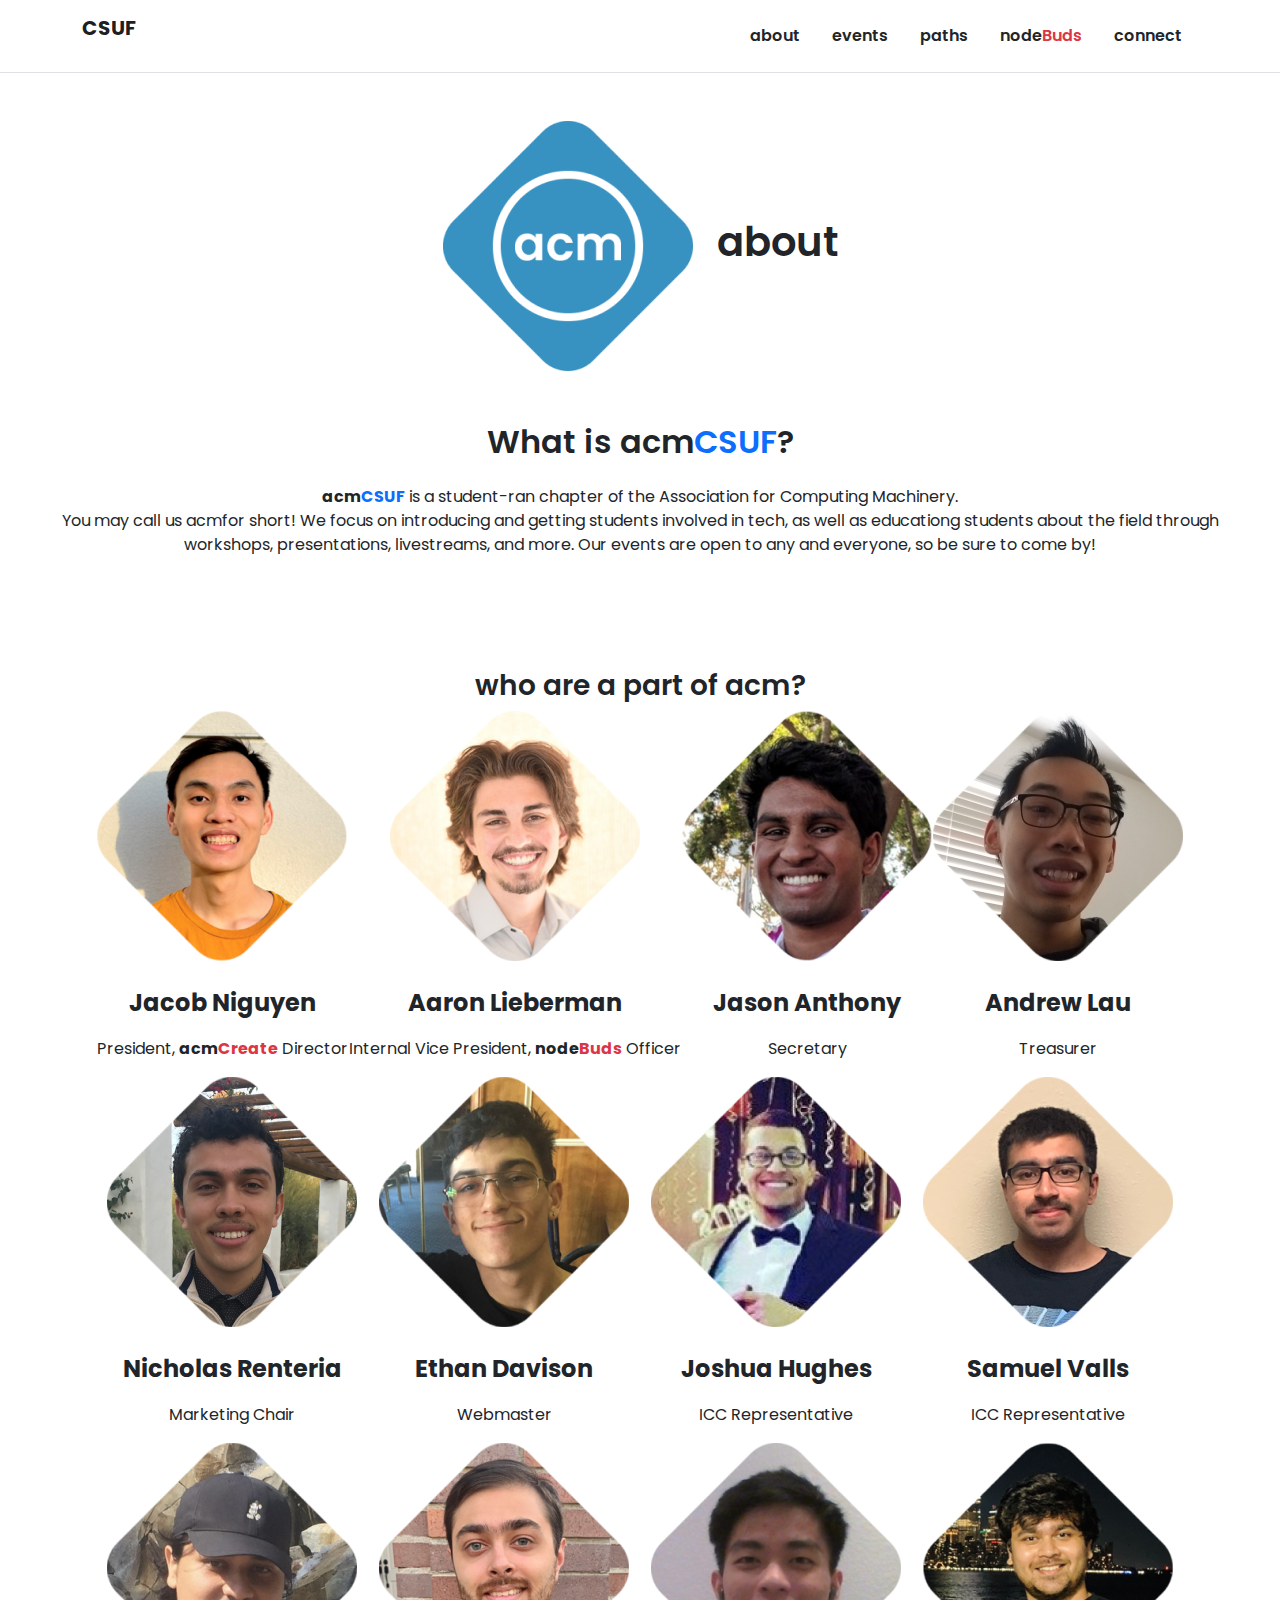
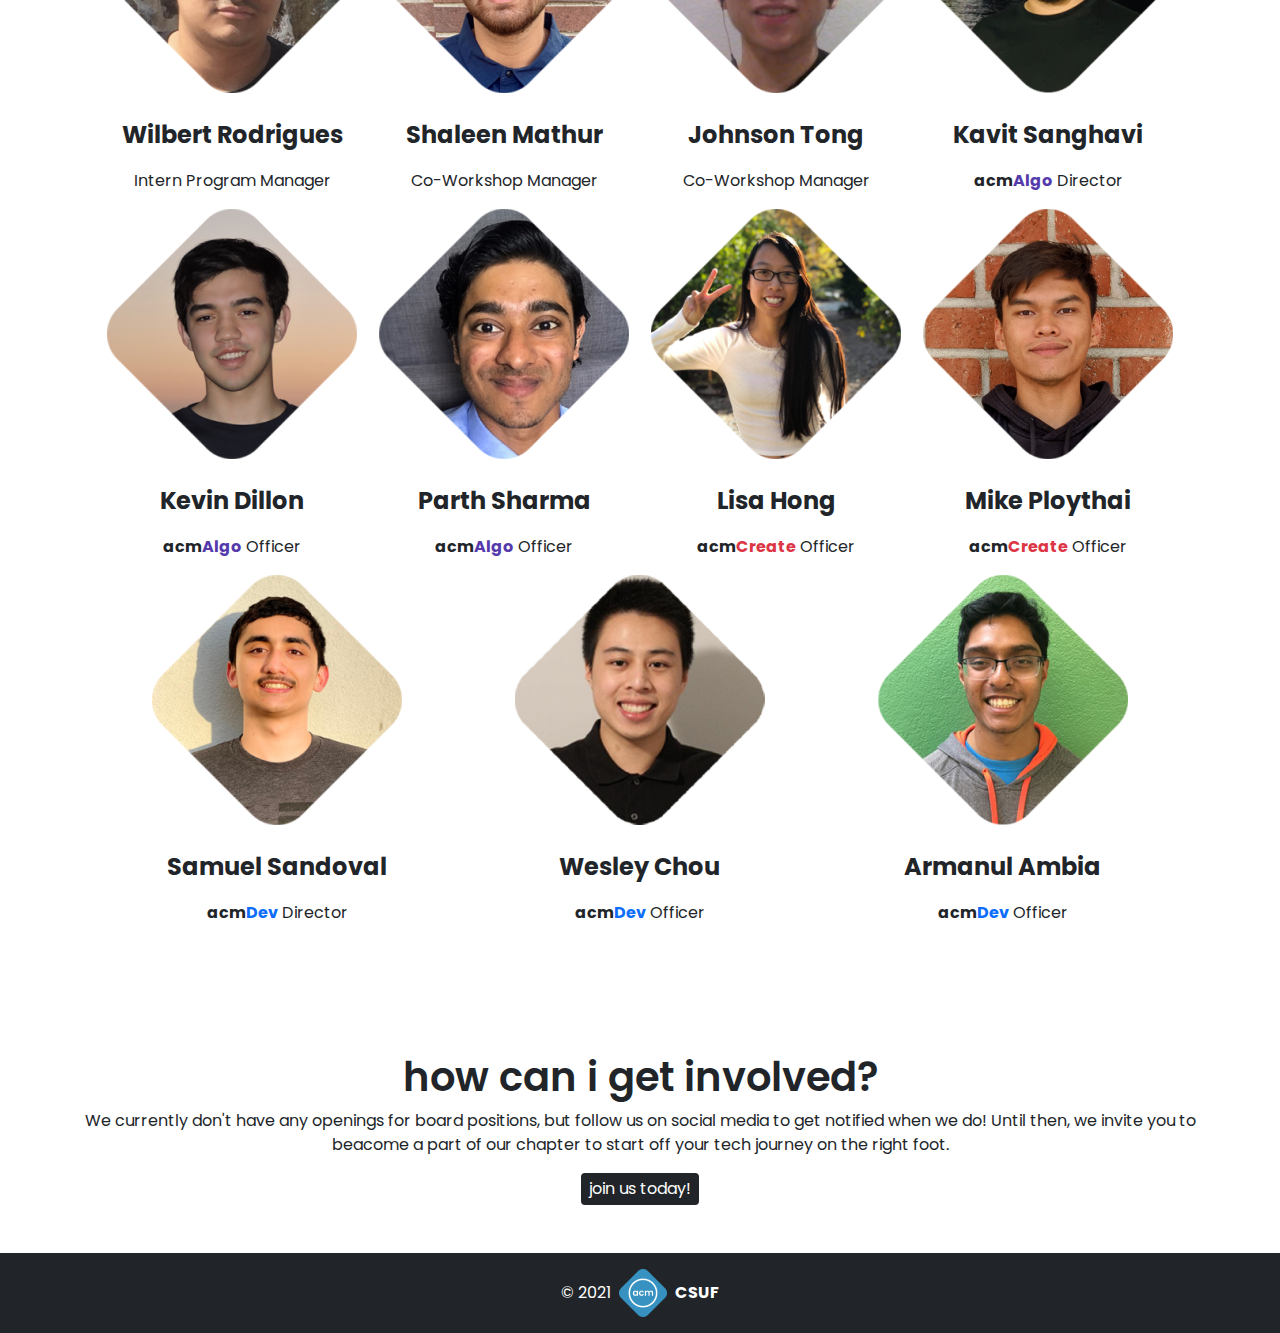
==== pages/about.html @ 40065963 "about page" ====
<!DOCTYPE html>
<html lang="en">
  <head>
    <meta charset="UTF-8" />
    <meta http-equiv="X-UA-Compatible" content="IE=edge" />
    <meta name="viewport" content="width=device-width, initial-scale=1.0" />
    <link rel="preconnect" href="https://fonts.googleapis.com" />
    <link rel="preconnect" href="https://fonts.gstatic.com" crossorigin />
    <link
      href="https://fonts.googleapis.com/css2?family=Poppins:wght@400;600;700&display=swap"
      rel="stylesheet"
    />

    <link rel="stylesheet" href="../css/bootstrap.min.css" />
    <link rel="stylesheet" href="../css/style.css" />
    <link rel="stylesheet" href="../css/about.css" />

    <title>Document</title>
  </head>
  <body>
    <header class="border-bottom">
      <nav class="navbar navbar-expand-lg navbar-light">
        <div class="container mx-auto">
          <a class="navbar-brand" href="../index.html">
            <p class="fw-bold">CSUF</p>
          </a>
          <button
            class="navbar-toggler"
            type="button"
            data-bs-toggle="collapse"
            data-bs-target="#navbarSupportedContent"
            aria-controls="navbarSupportedContent"
            aria-expanded="false"
            aria-label="Toggle navigation"
          >
            <span class="navbar-toggler-icon"></span>
          </button>
          <div class="collapse navbar-collapse" id="navbarSupportedContent">
            <ul
              class="navbar-nav bd-light text-center text-lg-start ms-auto mb-2 mb-lg-0"
            >
              <li class="nav-item">
                <a class="nav-link text-dark p-3" aria-current="page" href="#"
                  >about</a
                >
              </li>
              <li class="nav-item">
                <a class="nav-link text-dark p-3" href="#">events</a>
              </li>
              <li class="nav-item">
                <a class="nav-link text-dark p-3" href="#">paths</a>
              </li>
              <li class="nav-item">
                <a class="nav-link text-dark p-3" href="#"
                  >node<span class="text-danger">Buds</span></a
                >
              </li>
              <li class="nav-item">
                <a class="nav-link text-dark p-3" href="contact.html"
                  >connect</a
                >
              </li>
            </ul>
          </div>
        </div>
      </nav>
    </header>
    <!--  -->

    <div
      class="first-disp mb-5 pt-5 d-flex justify-content-center align-items-center"
    >
      <div class="me-4">
        <img src="../images/about-acm.png" alt="" width="250px" />
      </div>
      <h1>about</h1>
    </div>

    <!-- First Section -->
    <section class="container-fluid mb-5 pt-1 px-5">
      <h2 class="text-center mb-4">
        What is acm<span class="text-primary">CSUF</span>?
      </h2>
      <p class="text-center mb-0">
        <span class="fw-bold">acm</span
        ><span class="fw-bold text-primary">CSUF</span> is a student-ran chapter
        of the
        <span>Association for Computing Machinery.</span>
      </p>
      <p class="text-center">
        You may call us <span>acm</span>for short! We focus on introducing and
        getting students involved in tech, as well as educationg students about
        the field through workshops, presentations, livestreams, and more. Our
        events are open to any and everyone, so be sure to come by!
      </p>
    </section>

    <!-- Second Section -->
    <section class="pt-5 px-5">
      <h3 class="text-center mt-3">who are a part of acm?</h3>
      <div
        class="members container-fluid px-5 d-flex flex-wrap justify-content-around"
      >
        <div class="member-details d-flex flex-column align-items-center">
          <div class="member">
            <img src="../images/about-Jacob.png" alt="" />
          </div>
          <p class="fs-4 fw-bold mt-4">Jacob Niguyen</p>
          <p>
            President, <span class="fw-bold">acm</span
            ><span class="fw-bold text-danger">Create</span> Director
          </p>
        </div>
        <!--  -->
        <div class="member-details d-flex flex-column align-items-center">
          <div class="member">
            <img src="../images/about-Aaron.png" alt="" />
          </div>
          <p class="fs-4 fw-bold mt-4">Aaron Lieberman</p>
          <p>
            Internal Vice President, <span class="fw-bold">node</span
            ><span class="fw-bold text-danger">Buds</span> Officer
          </p>
        </div>
        <!--  -->
        <div class="member-details d-flex flex-column align-items-center">
          <div class="member">
            <img src="../images/about-Jason.png" alt="" />
          </div>
          <p class="fs-4 fw-bold mt-4">Jason Anthony</p>
          <p>Secretary</p>
        </div>
        <!--  -->
        <div class="member-details d-flex flex-column align-items-center">
          <div class="member">
            <img src="../images/about-Andrew.png" alt="" />
          </div>
          <p class="fs-4 fw-bold mt-4">Andrew Lau</p>
          <p>Treasurer</p>
        </div>
        <!--  -->
        <div class="member-details d-flex flex-column align-items-center">
          <div class="member">
            <img src="../images/about-Nicholas.png" alt="" />
          </div>
          <p class="fs-4 fw-bold mt-4">Nicholas Renteria</p>
          <p>Marketing Chair</p>
        </div>
        <!--  -->
        <div class="member-details d-flex flex-column align-items-center">
          <div class="member">
            <img src="../images/about-Ethan.png" alt="" />
          </div>
          <p class="fs-4 fw-bold mt-4">Ethan Davison</p>
          <p>Webmaster</p>
        </div>
        <!--  -->
        <div class="member-details d-flex flex-column align-items-center">
          <div class="member">
            <img src="../images/about-Joshua.png" alt="" />
          </div>
          <p class="fs-4 fw-bold mt-4">Joshua Hughes</p>
          <p>ICC Representative</p>
        </div>
        <!--  -->
        <div class="member-details d-flex flex-column align-items-center">
          <div class="member">
            <img src="../images/about-Samuel.png" alt="" />
          </div>
          <p class="fs-4 fw-bold mt-4">Samuel Valls</p>
          <p>ICC Representative</p>
        </div>
        <!--  -->
        <div class="member-details d-flex flex-column align-items-center">
          <div class="member">
            <img src="../images/about-Wilbert.png" alt="" />
          </div>
          <p class="fs-4 fw-bold mt-4">Wilbert Rodrigues</p>
          <p>Intern Program Manager</p>
        </div>
        <!--  -->
        <div class="member-details d-flex flex-column align-items-center">
          <div class="member">
            <img src="../images/about-Shaleen.png" alt="" />
          </div>
          <p class="fs-4 fw-bold mt-4">Shaleen Mathur</p>
          <p>Co-Workshop Manager</p>
        </div>
        <!--  -->
        <div class="member-details d-flex flex-column align-items-center">
          <div class="member">
            <img src="../images/about-Johnson.png" alt="" />
          </div>
          <p class="fs-4 fw-bold mt-4">Johnson Tong</p>
          <p>Co-Workshop Manager</p>
        </div>
        <!--  -->
        <div class="member-details d-flex flex-column align-items-center">
          <div class="member">
            <img src="../images/about-Kavit.png" alt="" />
          </div>
          <p class="fs-4 fw-bold mt-4">Kavit Sanghavi</p>
          <p>
            <span class="fw-bold"
              >acm<span class="text-secondary">Algo</span></span
            >
            Director
          </p>
          <!--  -->
        </div>
        <div class="member-details d-flex flex-column align-items-center">
          <div class="member">
            <img src="../images/about-Kevin.png" alt="" />
          </div>
          <p class="fs-4 fw-bold mt-4">Kevin Dillon</p>
          <p>
            <span class="fw-bold"
              >acm<span class="text-secondary">Algo</span></span
            >
            Officer
          </p>
        </div>
        <!--  -->
        <div class="member-details d-flex flex-column align-items-center">
          <div class="member">
            <img src="../images/about-Parth.png" alt="" />
          </div>
          <p class="fs-4 fw-bold mt-4">Parth Sharma</p>
          <p>
            <span class="fw-bold"
              >acm<span class="text-secondary">Algo</span></span
            >
            Officer
          </p>
        </div>
        <!--  -->
        <div class="member-details d-flex flex-column align-items-center">
          <div class="member">
            <img src="../images/about-Lisa.png" alt="" />
          </div>
          <p class="fs-4 fw-bold mt-4">Lisa Hong</p>
          <p>
            <span class="fw-bold"
              >acm<span class="text-danger">Create</span></span
            >
            Officer
          </p>
        </div>
        <!--  -->
        <div class="member-details d-flex flex-column align-items-center">
          <div class="member">
            <img src="../images/about-Mike.png" alt="" />
          </div>
          <p class="fs-4 fw-bold mt-4">Mike Ploythai</p>
          <p>
            <span class="fw-bold"
              >acm<span class="text-danger">Create</span></span
            >
            Officer
          </p>
        </div>
        <!--  -->
        <div class="member-details d-flex flex-column align-items-center">
          <div class="member">
            <img src="../images/about-SamuelS.png" alt="" />
          </div>
          <p class="fs-4 fw-bold mt-4">Samuel Sandoval</p>
          <p>
            <span class="fw-bold"
              >acm<span class="text-primary">Dev</span></span
            >
            Director
          </p>
        </div>
        <!--  -->
        <div class="member-details d-flex flex-column align-items-center">
          <div class="member">
            <img src="../images/about-Wesley.png" alt="" />
          </div>
          <p class="fs-4 fw-bold mt-4">Wesley Chou</p>
          <p>
            <span class="fw-bold"
              >acm<span class="text-primary">Dev</span></span
            >
            Officer
          </p>
        </div>
        <!--  -->
        <div class="member-details d-flex flex-column align-items-center">
          <div class="member">
            <img src="../images/about-Armanul.png" alt="" />
          </div>
          <p class="fs-4 fw-bold mt-4">Armanul Ambia</p>
          <p>
            <span class="fw-bold"
              >acm<span class="text-primary">Dev</span></span
            >
            Officer
          </p>
        </div>
      </div>
    </section>

    <!-- Third Section -->
    <section class="container mt-5 pt-5 text-center">
      <h1 class="mt-3">how can i get involved?</h1>
      <p class="">
        We currently don't have any openings for board positions, but follow us
        on social media to get notified when we do! Until then, we invite you to
        beacome a part of our chapter to start off your tech journey on the
        right foot.
      </p>
      <button class="bg-dark text-white border-0 rounded p-1 px-2">
        join us today!
      </button>
    </section>

    <!-- Footer -->
    <footer class="bg-dark text-white mt-5 py-3">
      <div class="d-flex justify-content-center align-items-center">
        <p class="mb-0 me-2">&copy; 2021</p>

        <div class="me-2">
          <img
            src="../images/footer_img.png"
            width="48px"
            height="48px"
            alt=""
          />
        </div>
        <p class="mb-0 fw-bold">CSUF</p>
      </div>
    </footer>
  </body>
</html>
---- css/style.css ----
body {
  font-family: "Poppins", sans-serif !important;
}
.navbar-nav > li {
  font-weight: 600 !important;
}
@media screen and (max-width: 768px) {
  .franky img {
    right: 0 !important;
  }
}
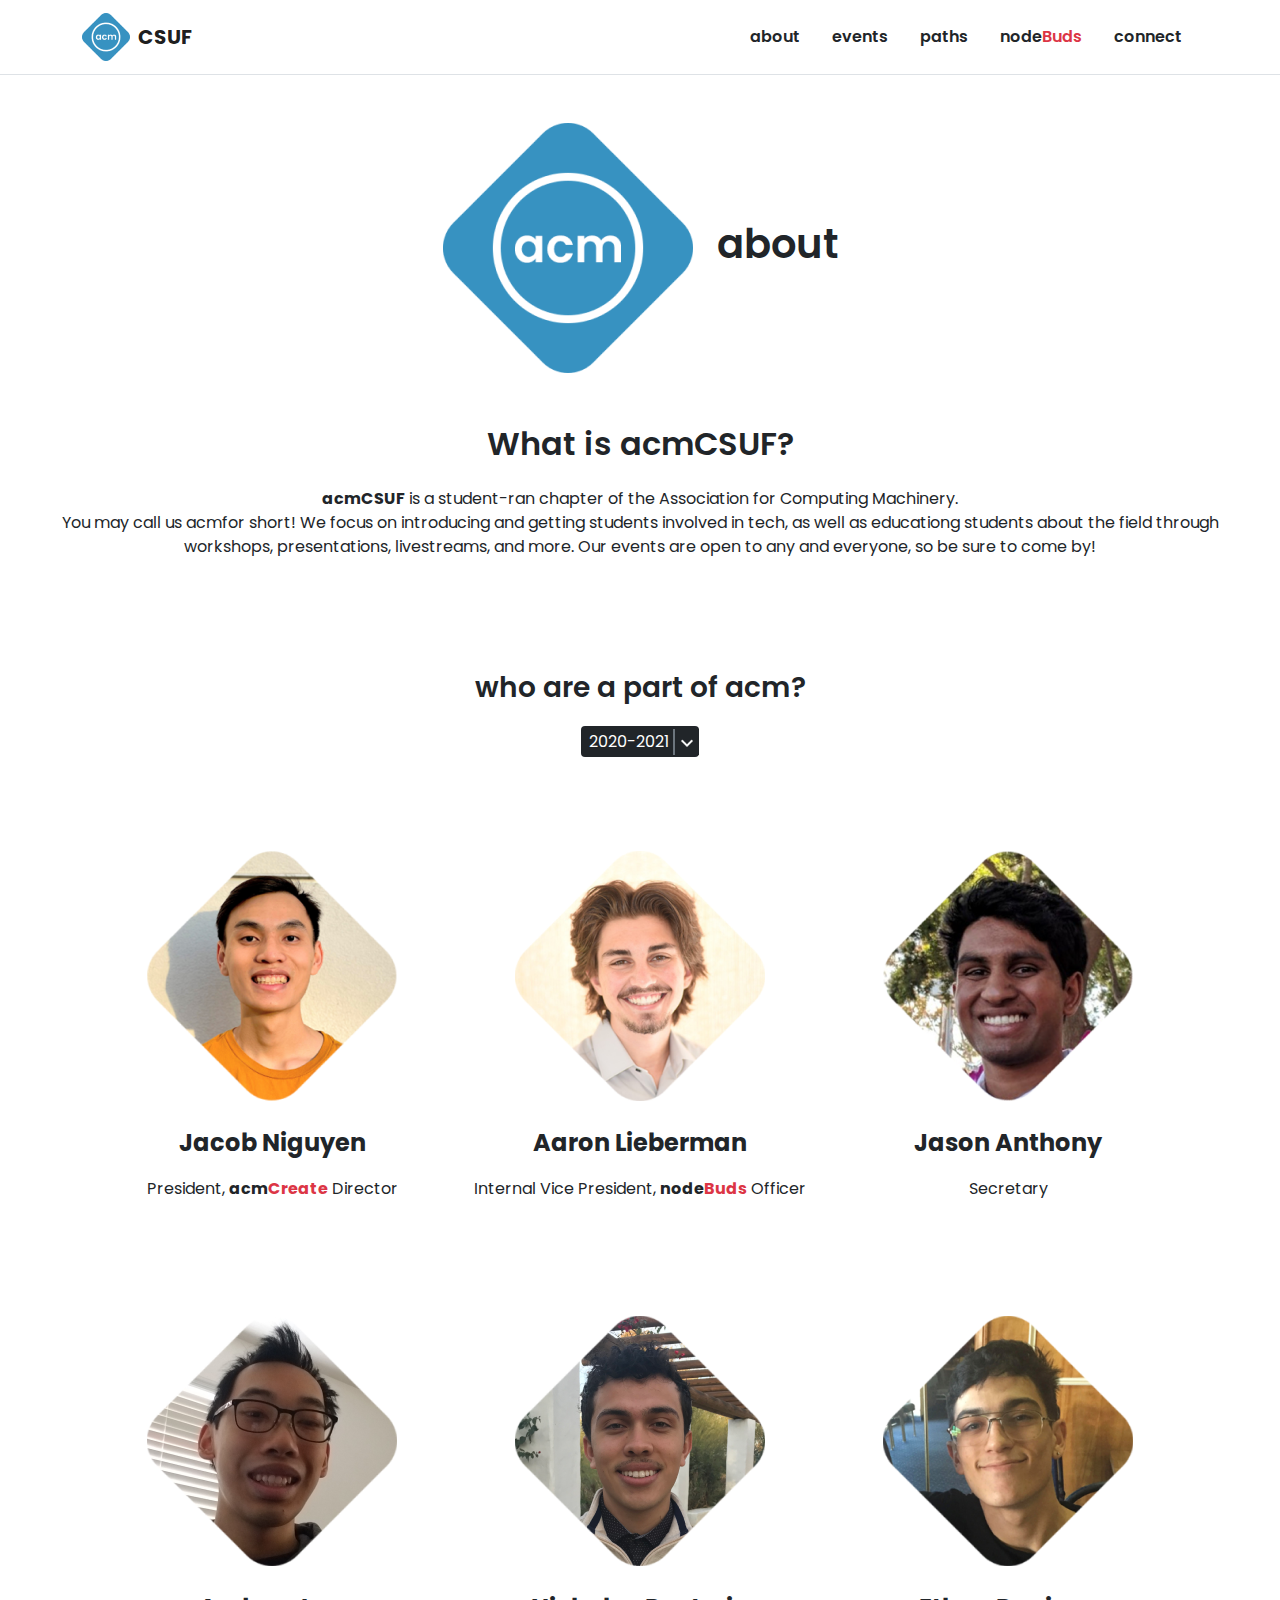
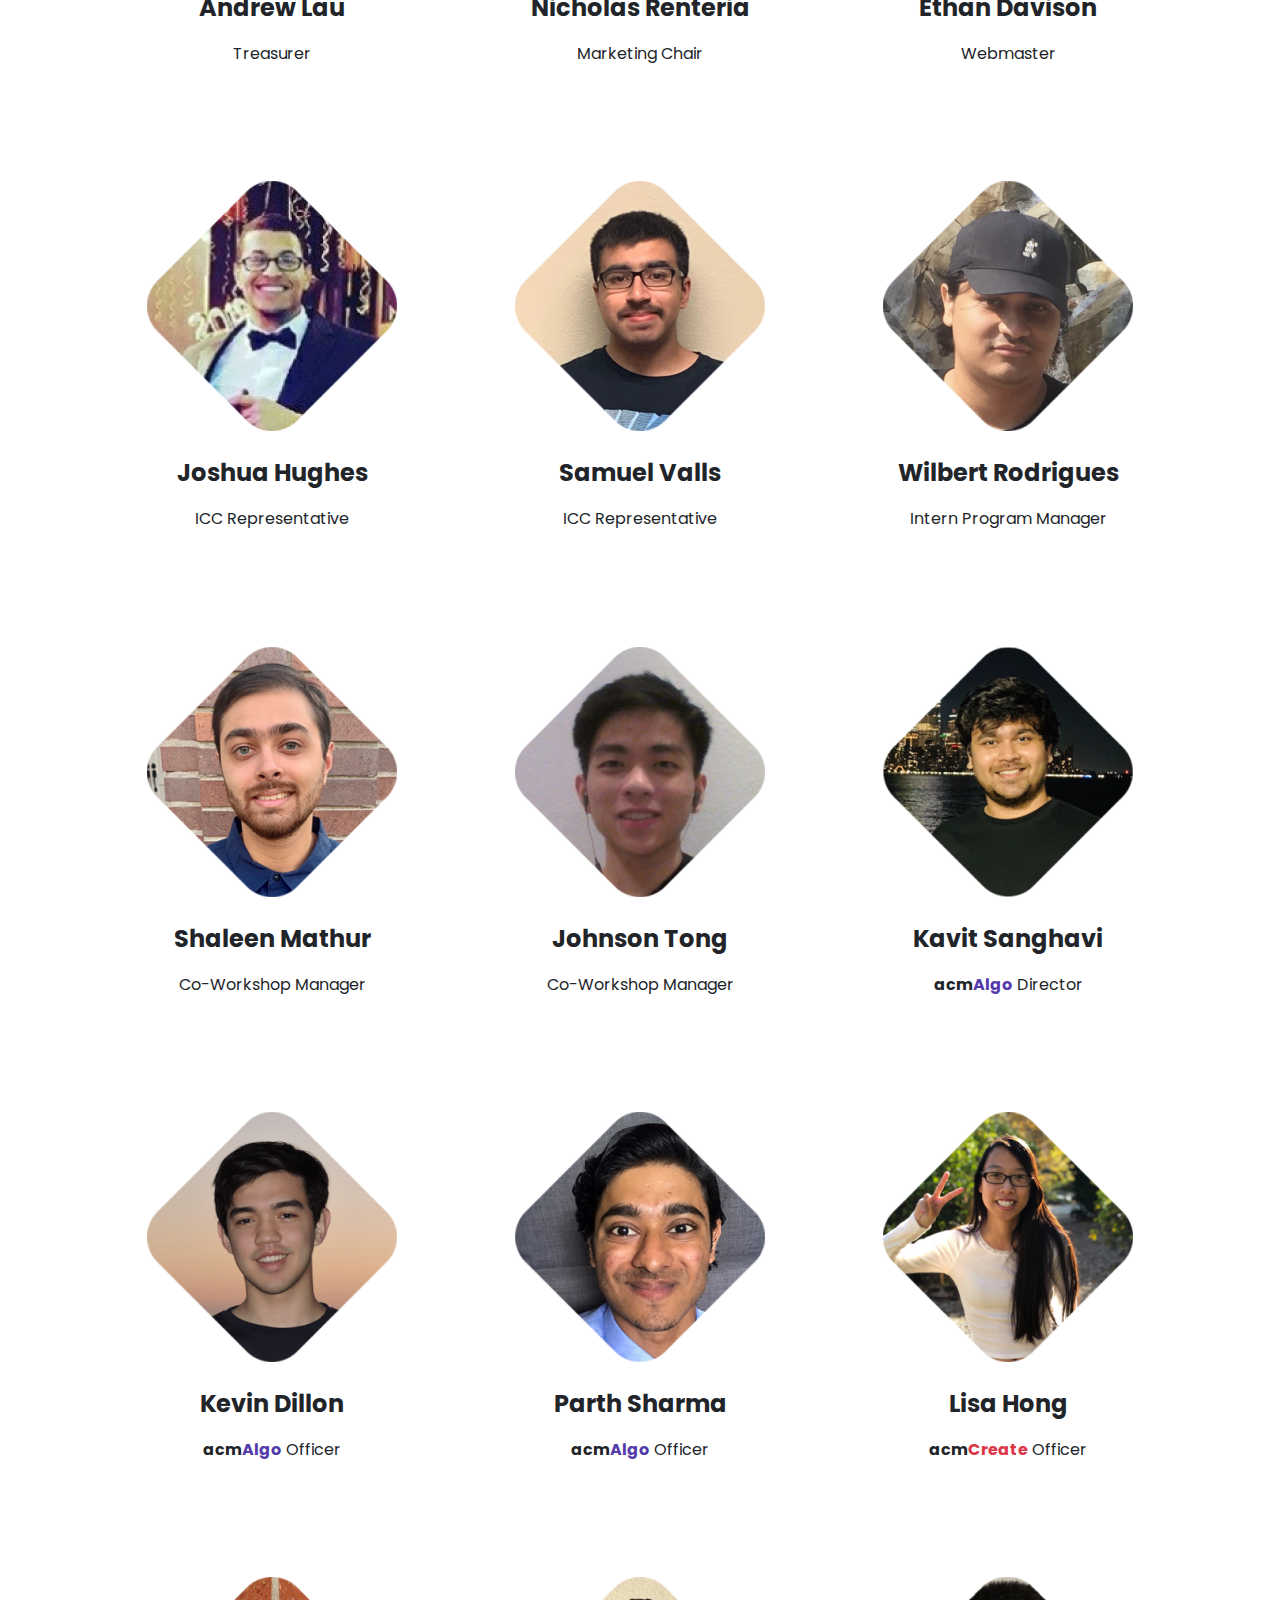
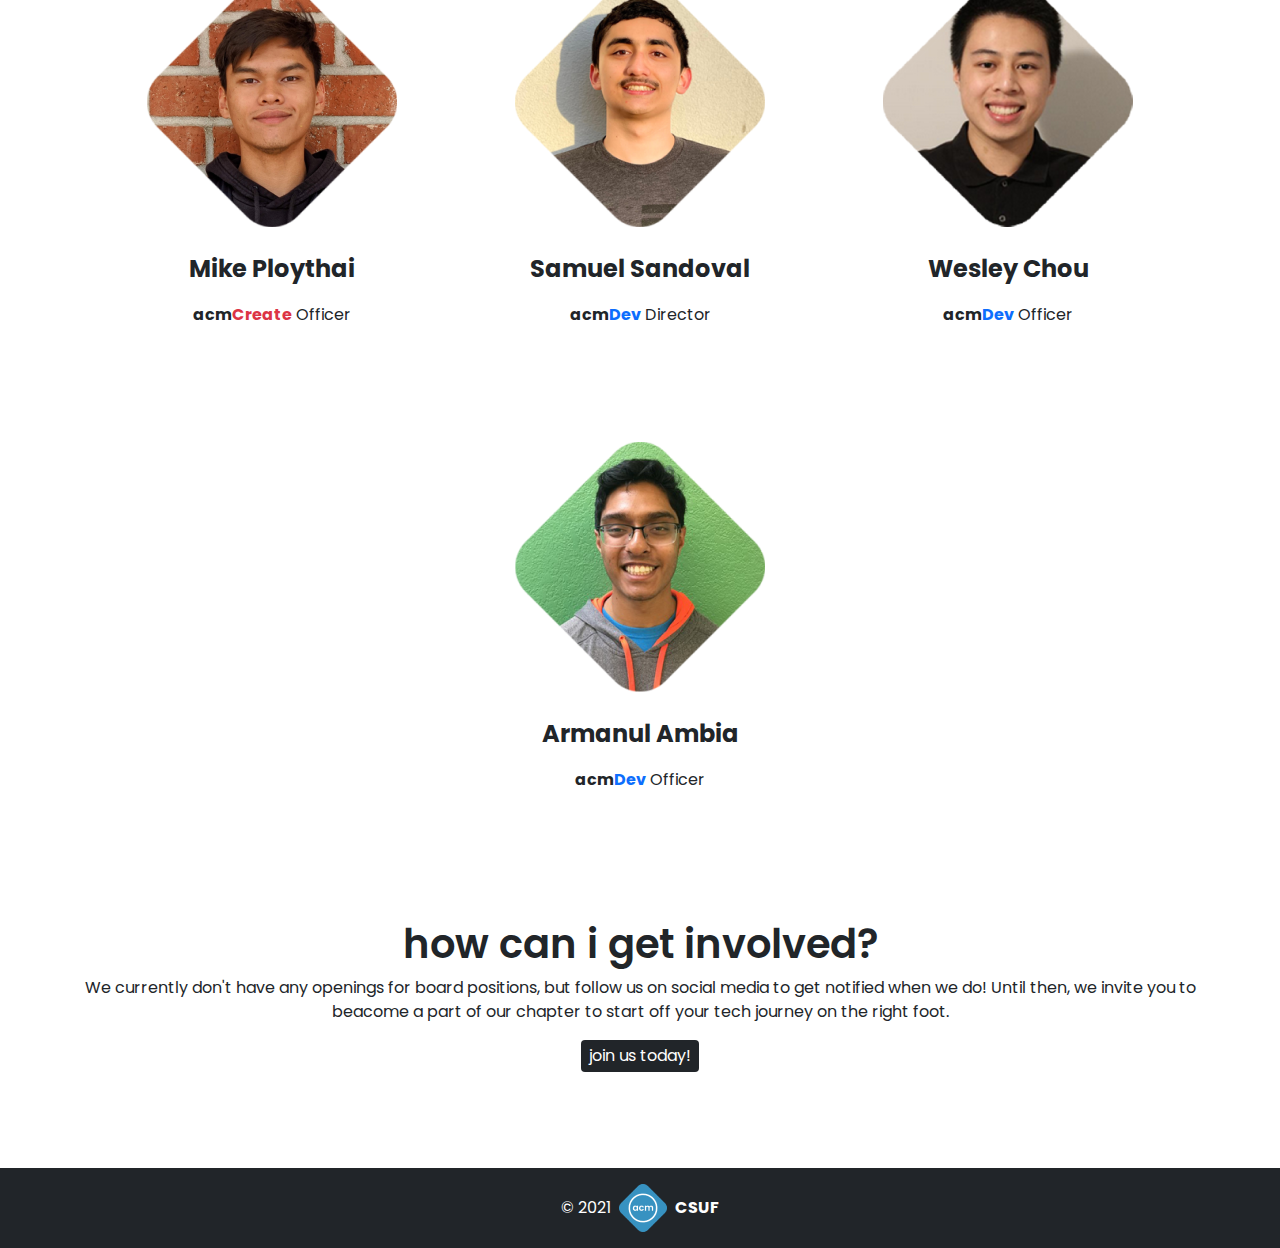
==== commit fdce93a2: "spacing adjustments for responsivness." ====
--- a/pages/about.html
+++ b/pages/about.html
@@ -15,14 +15,22 @@
     <link rel="stylesheet" href="../css/style.css" />
     <link rel="stylesheet" href="../css/about.css" />
 
-    <title>Document</title>
+    <title>about</title>
   </head>
   <body>
     <header class="border-bottom">
       <nav class="navbar navbar-expand-lg navbar-light">
         <div class="container mx-auto">
-          <a class="navbar-brand" href="../index.html">
-            <p class="fw-bold">CSUF</p>
+          <a class="navbar-brand d-flex" href="../index.html">
+            <div class="me-2">
+              <img
+                src="../images/footer_img.png"
+                width="48px"
+                height="48px"
+                alt=""
+              />
+            </div>
+            <p class="fw-bold m-auto">CSUF</p>
           </a>
           <button
             class="navbar-toggler"
@@ -48,10 +56,10 @@
                 <a class="nav-link text-dark p-3" href="#">events</a>
               </li>
               <li class="nav-item">
-                <a class="nav-link text-dark p-3" href="#">paths</a>
-              </li>
-              <li class="nav-item">
-                <a class="nav-link text-dark p-3" href="#"
+                <a class="nav-link text-dark p-3" href="paths.html">paths</a>
+              </li>
+              <li class="nav-item">
+                <a class="nav-link text-dark p-3" href="node-Buds.html"
                   >node<span class="text-danger">Buds</span></a
                 >
               </li>
@@ -68,26 +76,26 @@
     <!--  -->
 
     <div
-      class="first-disp mb-5 pt-5 d-flex justify-content-center align-items-center"
+      class="first-disp px-2 mb-5 pt-5 d-flex flex-wrap justify-content-center align-items-center"
     >
-      <div class="me-4">
+      <div class="me-sm-4 mb-sm-0 mb-2">
         <img src="../images/about-acm.png" alt="" width="250px" />
       </div>
       <h1>about</h1>
     </div>
 
     <!-- First Section -->
-    <section class="container-fluid mb-5 pt-1 px-5">
-      <h2 class="text-center mb-4">
-        What is acm<span class="text-primary">CSUF</span>?
+    <section class="container-fluid mb-5 pt-1 px-md-5">
+      <h2 class="text-center mb-3 mb-md-4">
+        What is acm<span class="text-primary-2">CSUF</span>?
       </h2>
-      <p class="text-center mb-0">
+      <p class="text-start text-md-center mb-0">
         <span class="fw-bold">acm</span
-        ><span class="fw-bold text-primary">CSUF</span> is a student-ran chapter
-        of the
+        ><span class="fw-bold text-primary-2">CSUF</span> is a student-ran
+        chapter of the
         <span>Association for Computing Machinery.</span>
       </p>
-      <p class="text-center">
+      <p class="text-start text-md-center">
         You may call us <span>acm</span>for short! We focus on introducing and
         getting students involved in tech, as well as educationg students about
         the field through workshops, presentations, livestreams, and more. Our
@@ -96,17 +104,30 @@
     </section>
 
     <!-- Second Section -->
-    <section class="pt-5 px-5">
-      <h3 class="text-center mt-3">who are a part of acm?</h3>
+    <section class="pt-4 pt-md-5 px-5">
+      <h3 class="text-center mt-2 mt-md-3">who are a part of acm?</h3>
+      <div class="text-center mt-3 mt-md-4">
+        <span class="bg-dark py-1 ps-2 text-white rounded"
+          >2020-2021<button
+            class="ms-1 border-start-2 border-top-0 border-bottom-0 border-end-0 border-secondary bg-dark text-white"
+          >
+            <img
+              src="../images/vector-down.png"
+              alt=""
+              width="12px"
+              aspect-ratio="1.7"
+            /></button
+        ></span>
+      </div>
       <div
-        class="members container-fluid px-5 d-flex flex-wrap justify-content-around"
+        class="members container-fluid mt-2 mt-md-5 pt-5 px-md-5 d-flex flex-wrap justify-content-around"
       >
         <div class="member-details d-flex flex-column align-items-center">
           <div class="member">
             <img src="../images/about-Jacob.png" alt="" />
           </div>
-          <p class="fs-4 fw-bold mt-4">Jacob Niguyen</p>
-          <p>
+          <p class="fs-4 mb-1 mb-md-3 fw-bold mt-3 mt-md-4">Jacob Niguyen</p>
+          <p class="">
             President, <span class="fw-bold">acm</span
             ><span class="fw-bold text-danger">Create</span> Director
           </p>
@@ -116,8 +137,8 @@
           <div class="member">
             <img src="../images/about-Aaron.png" alt="" />
           </div>
-          <p class="fs-4 fw-bold mt-4">Aaron Lieberman</p>
-          <p>
+          <p class="fs-4 mb-1 mb-md-3 fw-bold mt-3 mt-md-4">Aaron Lieberman</p>
+          <p class="text-center">
             Internal Vice President, <span class="fw-bold">node</span
             ><span class="fw-bold text-danger">Buds</span> Officer
           </p>
@@ -127,7 +148,7 @@
           <div class="member">
             <img src="../images/about-Jason.png" alt="" />
           </div>
-          <p class="fs-4 fw-bold mt-4">Jason Anthony</p>
+          <p class="fs-4 mb-1 mb-md-3 fw-bold mt-3 mt-md-4">Jason Anthony</p>
           <p>Secretary</p>
         </div>
         <!--  -->
@@ -135,7 +156,7 @@
           <div class="member">
             <img src="../images/about-Andrew.png" alt="" />
           </div>
-          <p class="fs-4 fw-bold mt-4">Andrew Lau</p>
+          <p class="fs-4 mb-1 mb-md-3 fw-bold mt-3 mt-md-4">Andrew Lau</p>
           <p>Treasurer</p>
         </div>
         <!--  -->
@@ -143,7 +164,9 @@
           <div class="member">
             <img src="../images/about-Nicholas.png" alt="" />
           </div>
-          <p class="fs-4 fw-bold mt-4">Nicholas Renteria</p>
+          <p class="fs-4 mb-1 mb-md-3 fw-bold mt-3 mt-md-4">
+            Nicholas Renteria
+          </p>
           <p>Marketing Chair</p>
         </div>
         <!--  -->
@@ -151,7 +174,7 @@
           <div class="member">
             <img src="../images/about-Ethan.png" alt="" />
           </div>
-          <p class="fs-4 fw-bold mt-4">Ethan Davison</p>
+          <p class="fs-4 mb-1 mb-md-3 fw-bold mt-3 mt-md-4">Ethan Davison</p>
           <p>Webmaster</p>
         </div>
         <!--  -->
@@ -159,7 +182,7 @@
           <div class="member">
             <img src="../images/about-Joshua.png" alt="" />
           </div>
-          <p class="fs-4 fw-bold mt-4">Joshua Hughes</p>
+          <p class="fs-4 mb-1 mb-md-3 fw-bold mt-3 mt-md-4">Joshua Hughes</p>
           <p>ICC Representative</p>
         </div>
         <!--  -->
@@ -167,7 +190,7 @@
           <div class="member">
             <img src="../images/about-Samuel.png" alt="" />
           </div>
-          <p class="fs-4 fw-bold mt-4">Samuel Valls</p>
+          <p class="fs-4 mb-1 mb-md-3 fw-bold mt-3 mt-md-4">Samuel Valls</p>
           <p>ICC Representative</p>
         </div>
         <!--  -->
@@ -175,7 +198,9 @@
           <div class="member">
             <img src="../images/about-Wilbert.png" alt="" />
           </div>
-          <p class="fs-4 fw-bold mt-4">Wilbert Rodrigues</p>
+          <p class="fs-4 mb-1 mb-md-3 fw-bold mt-3 mt-md-4">
+            Wilbert Rodrigues
+          </p>
           <p>Intern Program Manager</p>
         </div>
         <!--  -->
@@ -183,7 +208,7 @@
           <div class="member">
             <img src="../images/about-Shaleen.png" alt="" />
           </div>
-          <p class="fs-4 fw-bold mt-4">Shaleen Mathur</p>
+          <p class="fs-4 mb-1 mb-md-3 fw-bold mt-3 mt-md-4">Shaleen Mathur</p>
           <p>Co-Workshop Manager</p>
         </div>
         <!--  -->
@@ -191,7 +216,7 @@
           <div class="member">
             <img src="../images/about-Johnson.png" alt="" />
           </div>
-          <p class="fs-4 fw-bold mt-4">Johnson Tong</p>
+          <p class="fs-4 mb-1 mb-md-3 fw-bold mt-3 mt-md-4">Johnson Tong</p>
           <p>Co-Workshop Manager</p>
         </div>
         <!--  -->
@@ -199,7 +224,7 @@
           <div class="member">
             <img src="../images/about-Kavit.png" alt="" />
           </div>
-          <p class="fs-4 fw-bold mt-4">Kavit Sanghavi</p>
+          <p class="fs-4 mb-1 mb-md-3 fw-bold mt-3 mt-md-4">Kavit Sanghavi</p>
           <p>
             <span class="fw-bold"
               >acm<span class="text-secondary">Algo</span></span
@@ -212,7 +237,7 @@
           <div class="member">
             <img src="../images/about-Kevin.png" alt="" />
           </div>
-          <p class="fs-4 fw-bold mt-4">Kevin Dillon</p>
+          <p class="fs-4 mb-1 mb-md-3 fw-bold mt-3 mt-md-4">Kevin Dillon</p>
           <p>
             <span class="fw-bold"
               >acm<span class="text-secondary">Algo</span></span
@@ -225,7 +250,7 @@
           <div class="member">
             <img src="../images/about-Parth.png" alt="" />
           </div>
-          <p class="fs-4 fw-bold mt-4">Parth Sharma</p>
+          <p class="fs-4 mb-1 mb-md-3 fw-bold mt-3 mt-md-4">Parth Sharma</p>
           <p>
             <span class="fw-bold"
               >acm<span class="text-secondary">Algo</span></span
@@ -238,7 +263,7 @@
           <div class="member">
             <img src="../images/about-Lisa.png" alt="" />
           </div>
-          <p class="fs-4 fw-bold mt-4">Lisa Hong</p>
+          <p class="fs-4 mb-1 mb-md-3 fw-bold mt-3 mt-md-4">Lisa Hong</p>
           <p>
             <span class="fw-bold"
               >acm<span class="text-danger">Create</span></span
@@ -251,7 +276,7 @@
           <div class="member">
             <img src="../images/about-Mike.png" alt="" />
           </div>
-          <p class="fs-4 fw-bold mt-4">Mike Ploythai</p>
+          <p class="fs-4 mb-1 mb-md-3 fw-bold mt-3 mt-md-4">Mike Ploythai</p>
           <p>
             <span class="fw-bold"
               >acm<span class="text-danger">Create</span></span
@@ -264,7 +289,7 @@
           <div class="member">
             <img src="../images/about-SamuelS.png" alt="" />
           </div>
-          <p class="fs-4 fw-bold mt-4">Samuel Sandoval</p>
+          <p class="fs-4 mb-1 mb-md-3 fw-bold mt-3 mt-md-4">Samuel Sandoval</p>
           <p>
             <span class="fw-bold"
               >acm<span class="text-primary">Dev</span></span
@@ -277,7 +302,7 @@
           <div class="member">
             <img src="../images/about-Wesley.png" alt="" />
           </div>
-          <p class="fs-4 fw-bold mt-4">Wesley Chou</p>
+          <p class="fs-4 mb-1 mb-md-3 fw-bold mt-3 mt-md-4">Wesley Chou</p>
           <p>
             <span class="fw-bold"
               >acm<span class="text-primary">Dev</span></span
@@ -290,7 +315,7 @@
           <div class="member">
             <img src="../images/about-Armanul.png" alt="" />
           </div>
-          <p class="fs-4 fw-bold mt-4">Armanul Ambia</p>
+          <p class="fs-4 mb-1 mb-md-3 fw-bold mt-3 mt-md-4">Armanul Ambia</p>
           <p>
             <span class="fw-bold"
               >acm<span class="text-primary">Dev</span></span
@@ -302,17 +327,21 @@
     </section>
 
     <!-- Third Section -->
-    <section class="container mt-5 pt-5 text-center">
-      <h1 class="mt-3">how can i get involved?</h1>
+    <section
+      class="container mt-5 pt-5 pb-md-3 pb-lg-5 text-start text-md-center"
+    >
+      <h1 class="mt-3 text-center">how can i get involved?</h1>
       <p class="">
         We currently don't have any openings for board positions, but follow us
         on social media to get notified when we do! Until then, we invite you to
         beacome a part of our chapter to start off your tech journey on the
         right foot.
       </p>
-      <button class="bg-dark text-white border-0 rounded p-1 px-2">
-        join us today!
-      </button>
+      <div class="text-center">
+        <button class="bg-dark text-white border-0 rounded p-1 px-2">
+          join us today!
+        </button>
+      </div>
     </section>
 
     <!-- Footer -->
@@ -331,5 +360,8 @@
         <p class="mb-0 fw-bold">CSUF</p>
       </div>
     </footer>
+    <!--  -->
+
+    <script src="../bootstrap.min.js"></script>
   </body>
 </html>
--- a/css/about.css
+++ b/css/about.css
@@ -0,0 +1,8 @@
+.members {
+  row-gap: 6.2rem;
+  column-gap: 1rem;
+}
+
+.member-details {
+  width: 350px;
+}
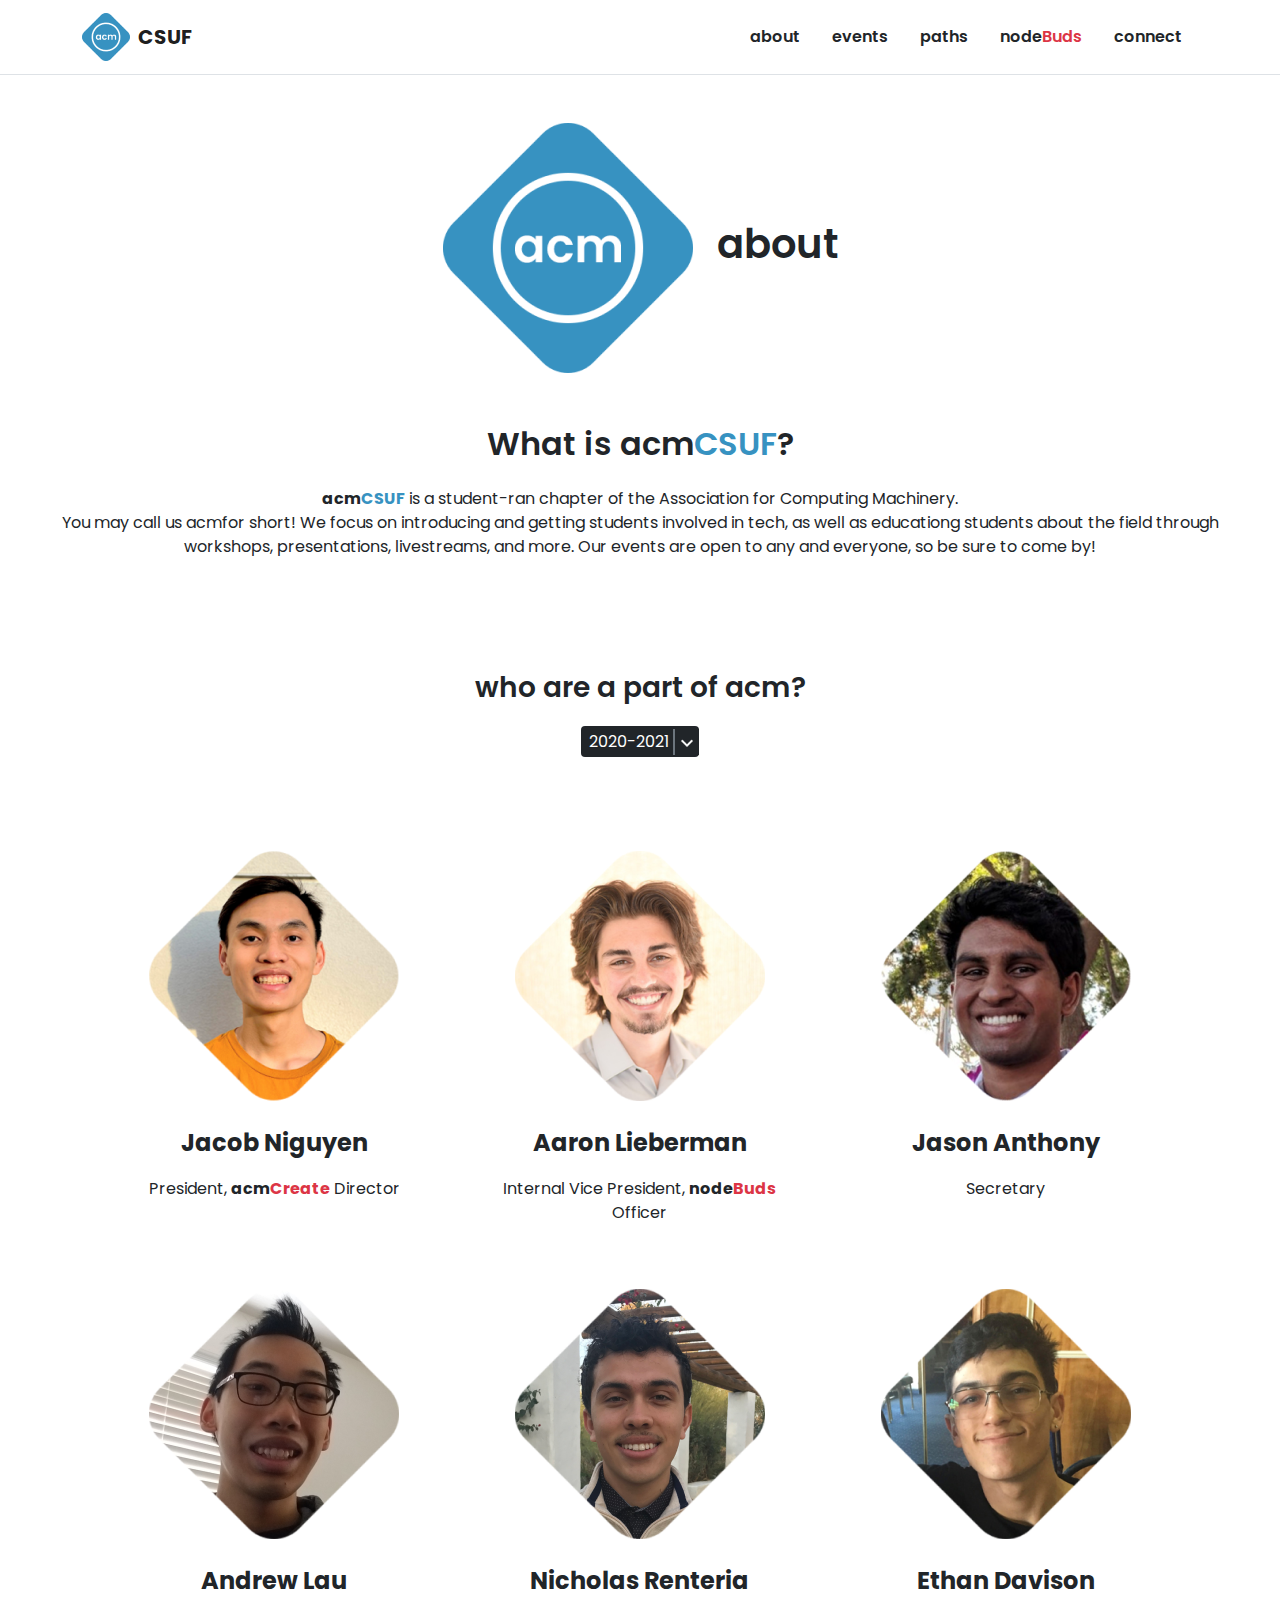
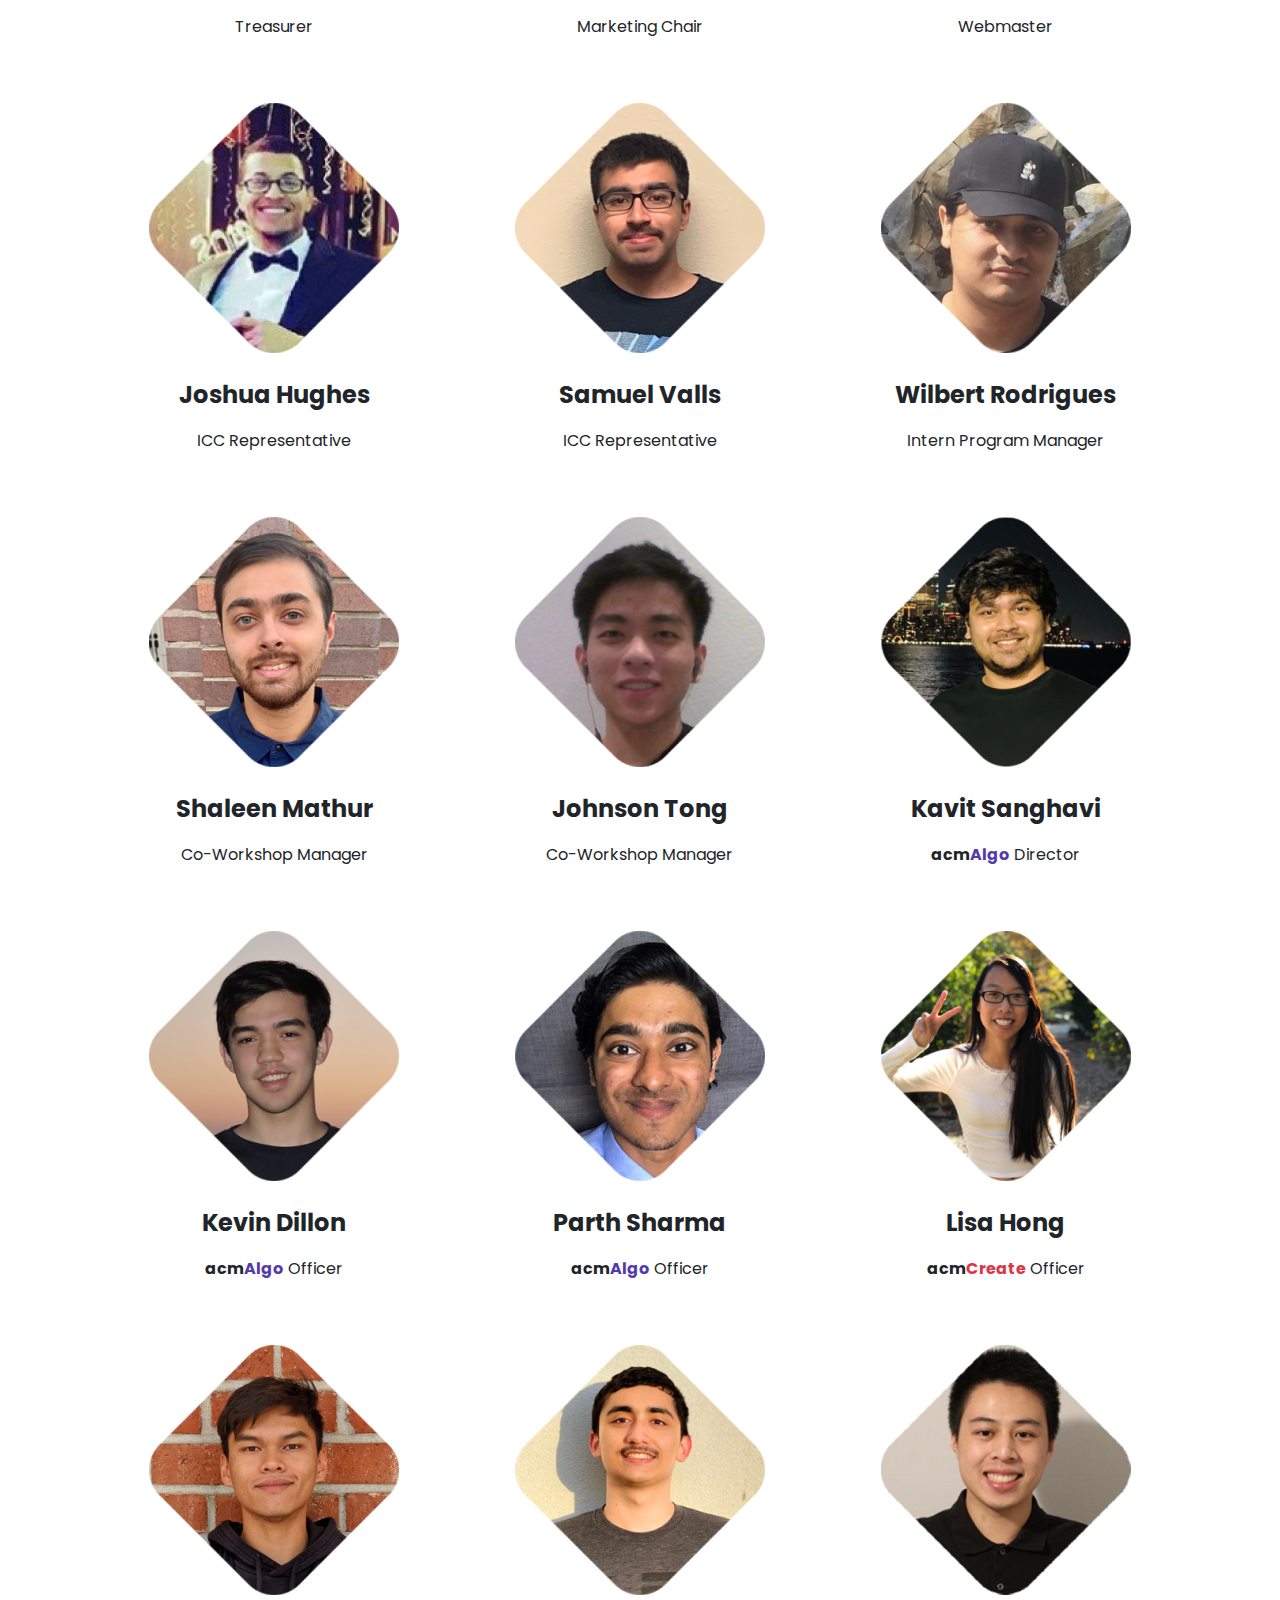
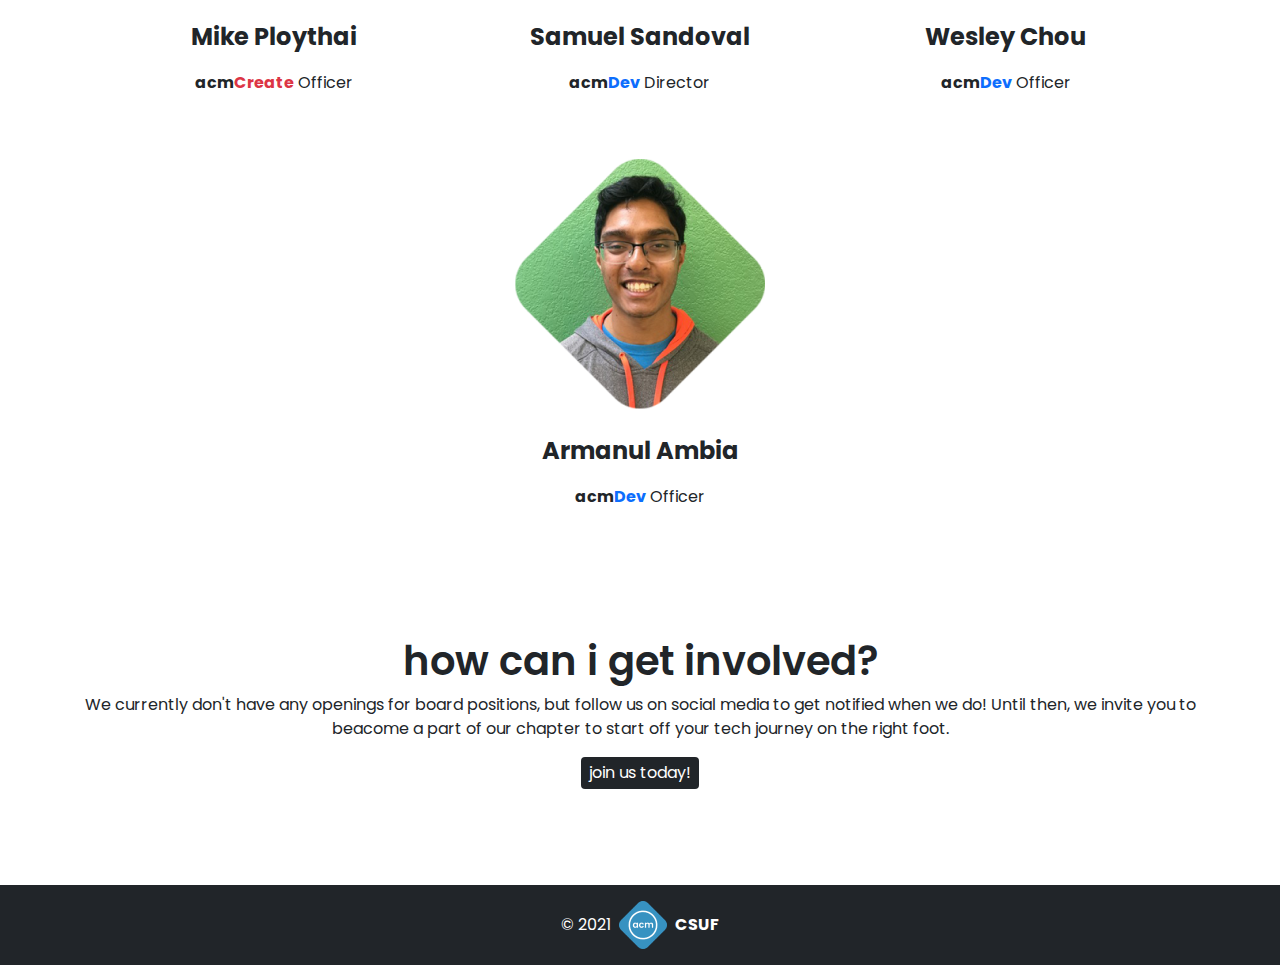
==== commit b5191162: "nav: ref link update" ====
--- a/pages/about.html
+++ b/pages/about.html
@@ -64,7 +64,7 @@
                 >
               </li>
               <li class="nav-item">
-                <a class="nav-link text-dark p-3" href="contact.html"
+                <a class="nav-link text-dark p-3" href="connect.html"
                   >connect</a
                 >
               </li>
--- a/css/about.css
+++ b/css/about.css
@@ -1,8 +1,15 @@
 .members {
-  row-gap: 6.2rem;
-  column-gap: 1rem;
+  row-gap: 3rem;
+  column-gap: 0.6rem;
 }
 
 .member-details {
-  width: 350px;
+  width: 290px;
 }
+
+@media screen and(min-width:768px) {
+  .members {
+    row-gap: 6.2rem;
+    column-gap: 1rem;
+  }
+}
